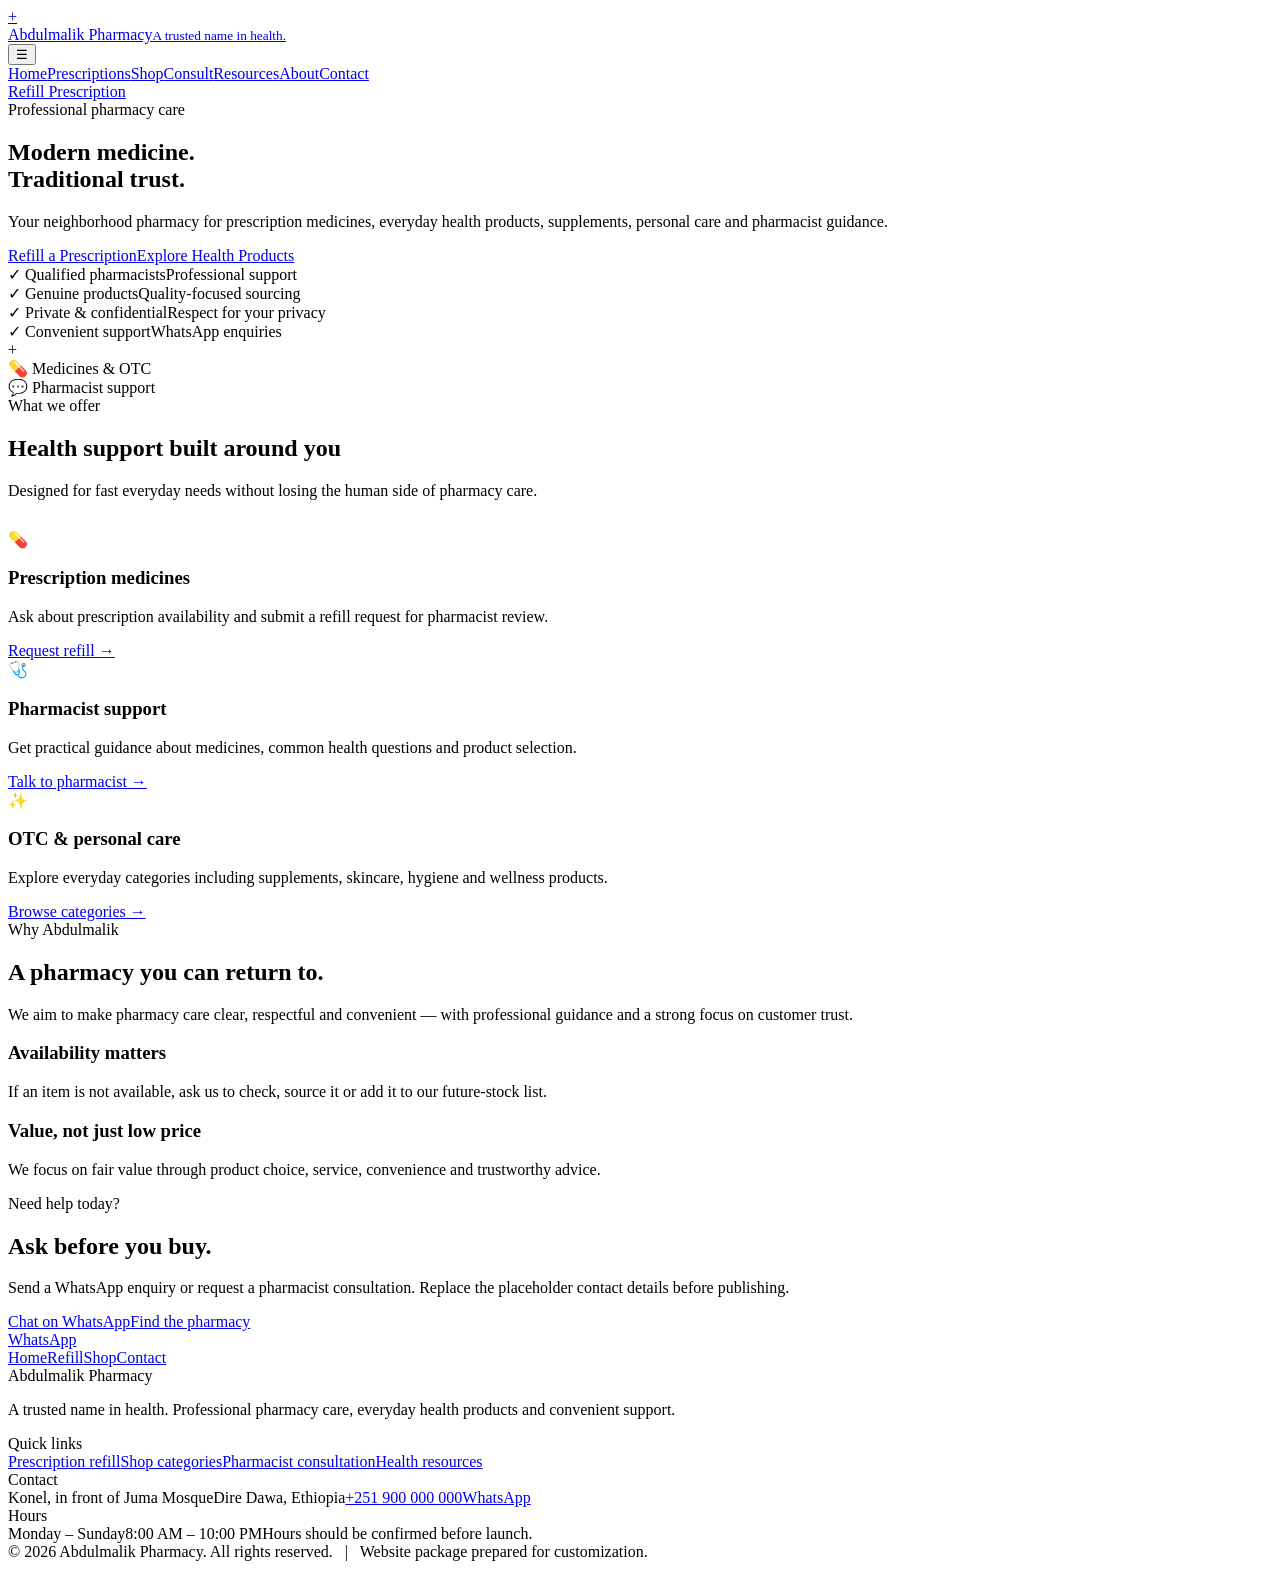
==== index.html @ 7f18e94b "Initial website upload" ====
<!doctype html>
<html lang="en"><head><meta charset="utf-8"><meta name="viewport" content="width=device-width,initial-scale=1">
<title>Home | Abdulmalik Pharmacy</title><meta name="description" content="Abdulmalik Pharmacy — a trusted name in health in Dire Dawa, Ethiopia. Medicines, OTC products, supplements, personal care and pharmacist support.">
<link rel="stylesheet" href="assets/style.css"></head><body>
<header><div class="container nav"><a class="brand" href="index.html"><div class="logo">+</div><div>Abdulmalik Pharmacy<small>A trusted name in health.</small></div></a><button class="menu" aria-label="Open menu">☰</button><nav class="links"><a class="active" href="index.html">Home</a><a class="" href="prescriptions.html">Prescriptions</a><a class="" href="shop.html">Shop</a><a class="" href="consultation.html">Consult</a><a class="" href="resources.html">Resources</a><a class="" href="about.html">About</a><a class="" href="contact.html">Contact</a></nav><a class="btn btn-primary" href="prescriptions.html">Refill Prescription</a></div></header>

<main>
<section class="hero"><div class="container hero-grid"><div>
<span class="eyebrow">Professional pharmacy care</span><h1>Modern medicine.<br>Traditional trust.</h1>
<p class="lead">Your neighborhood pharmacy for prescription medicines, everyday health products, supplements, personal care and pharmacist guidance.</p>
<div class="actions"><a class="btn btn-primary" href="prescriptions.html">Refill a Prescription</a><a class="btn btn-secondary" href="shop.html">Explore Health Products</a></div>
<div class="badges"><div class="badge">✓ Qualified pharmacists<span>Professional support</span></div><div class="badge">✓ Genuine products<span>Quality-focused sourcing</span></div><div class="badge">✓ Private & confidential<span>Respect for your privacy</span></div><div class="badge">✓ Convenient support<span>WhatsApp enquiries</span></div></div>
</div><div class="hero-card"><div class="hero-visual"><div class="cross">+</div><div class="float f1">💊 Medicines & OTC</div><div class="float f2">💬 Pharmacist support</div></div></div></div></section>

<section class="section"><div class="container"><div class="center"><span class="kicker">What we offer</span><h2>Health support built around you</h2><p class="muted">Designed for fast everyday needs without losing the human side of pharmacy care.</p></div>
<div class="grid-3" style="margin-top:30px">
<div class="card"><div class="icon">💊</div><h3>Prescription medicines</h3><p class="muted">Ask about prescription availability and submit a refill request for pharmacist review.</p><a class="btn btn-secondary" href="prescriptions.html">Request refill →</a></div>
<div class="card"><div class="icon">🩺</div><h3>Pharmacist support</h3><p class="muted">Get practical guidance about medicines, common health questions and product selection.</p><a class="btn btn-secondary" href="consultation.html">Talk to pharmacist →</a></div>
<div class="card"><div class="icon">✨</div><h3>OTC & personal care</h3><p class="muted">Explore everyday categories including supplements, skincare, hygiene and wellness products.</p><a class="btn btn-secondary" href="shop.html">Browse categories →</a></div>
</div></div></section>

<section class="section alt"><div class="container"><div class="grid-3">
<div><span class="kicker">Why Abdulmalik</span><h2>A pharmacy you can return to.</h2><p class="muted">We aim to make pharmacy care clear, respectful and convenient — with professional guidance and a strong focus on customer trust.</p></div>
<div class="card"><h3>Availability matters</h3><p class="muted">If an item is not available, ask us to check, source it or add it to our future-stock list.</p></div>
<div class="card"><h3>Value, not just low price</h3><p class="muted">We focus on fair value through product choice, service, convenience and trustworthy advice.</p></div>
</div></div></section>

<section class="section"><div class="container"><div class="cta"><span class="kicker">Need help today?</span><h2>Ask before you buy.</h2><p class="muted">Send a WhatsApp enquiry or request a pharmacist consultation. Replace the placeholder contact details before publishing.</p><div class="actions"><a class="btn btn-teal" href="https://wa.me/251900000000">Chat on WhatsApp</a><a class="btn btn-secondary" href="contact.html">Find the pharmacy</a></div></div></div></section>
</main>
<a class="whatsapp" href="https://wa.me/251900000000" target="_blank" rel="noopener">WhatsApp</a>
<div class="mobilebar"><a href="index.html">Home</a><a href="prescriptions.html">Refill</a><a href="shop.html">Shop</a><a href="contact.html">Contact</a></div>
<footer><div class="container"><div class="footer-grid">
<div><div class="footer-title">Abdulmalik Pharmacy</div><p>A trusted name in health. Professional pharmacy care, everyday health products and convenient support.</p></div>
<div><div class="footer-title">Quick links</div><div class="footer-links"><a href="prescriptions.html">Prescription refill</a><a href="shop.html">Shop categories</a><a href="consultation.html">Pharmacist consultation</a><a href="resources.html">Health resources</a></div></div>
<div><div class="footer-title">Contact</div><div class="footer-links"><span>Konel, in front of Juma Mosque</span><span>Dire Dawa, Ethiopia</span><a href="tel:+251900000000">+251 900 000 000</a><a href="https://wa.me/251900000000">WhatsApp</a></div></div>
<div><div class="footer-title">Hours</div><div class="footer-links"><span>Monday – Sunday</span><span>8:00 AM – 10:00 PM</span><span>Hours should be confirmed before launch.</span></div></div>
</div><div class="copyright">© 2026 Abdulmalik Pharmacy. All rights reserved. &nbsp; | &nbsp; Website package prepared for customization.</div></div></footer>
<script src="assets/script.js"></script></body></html>
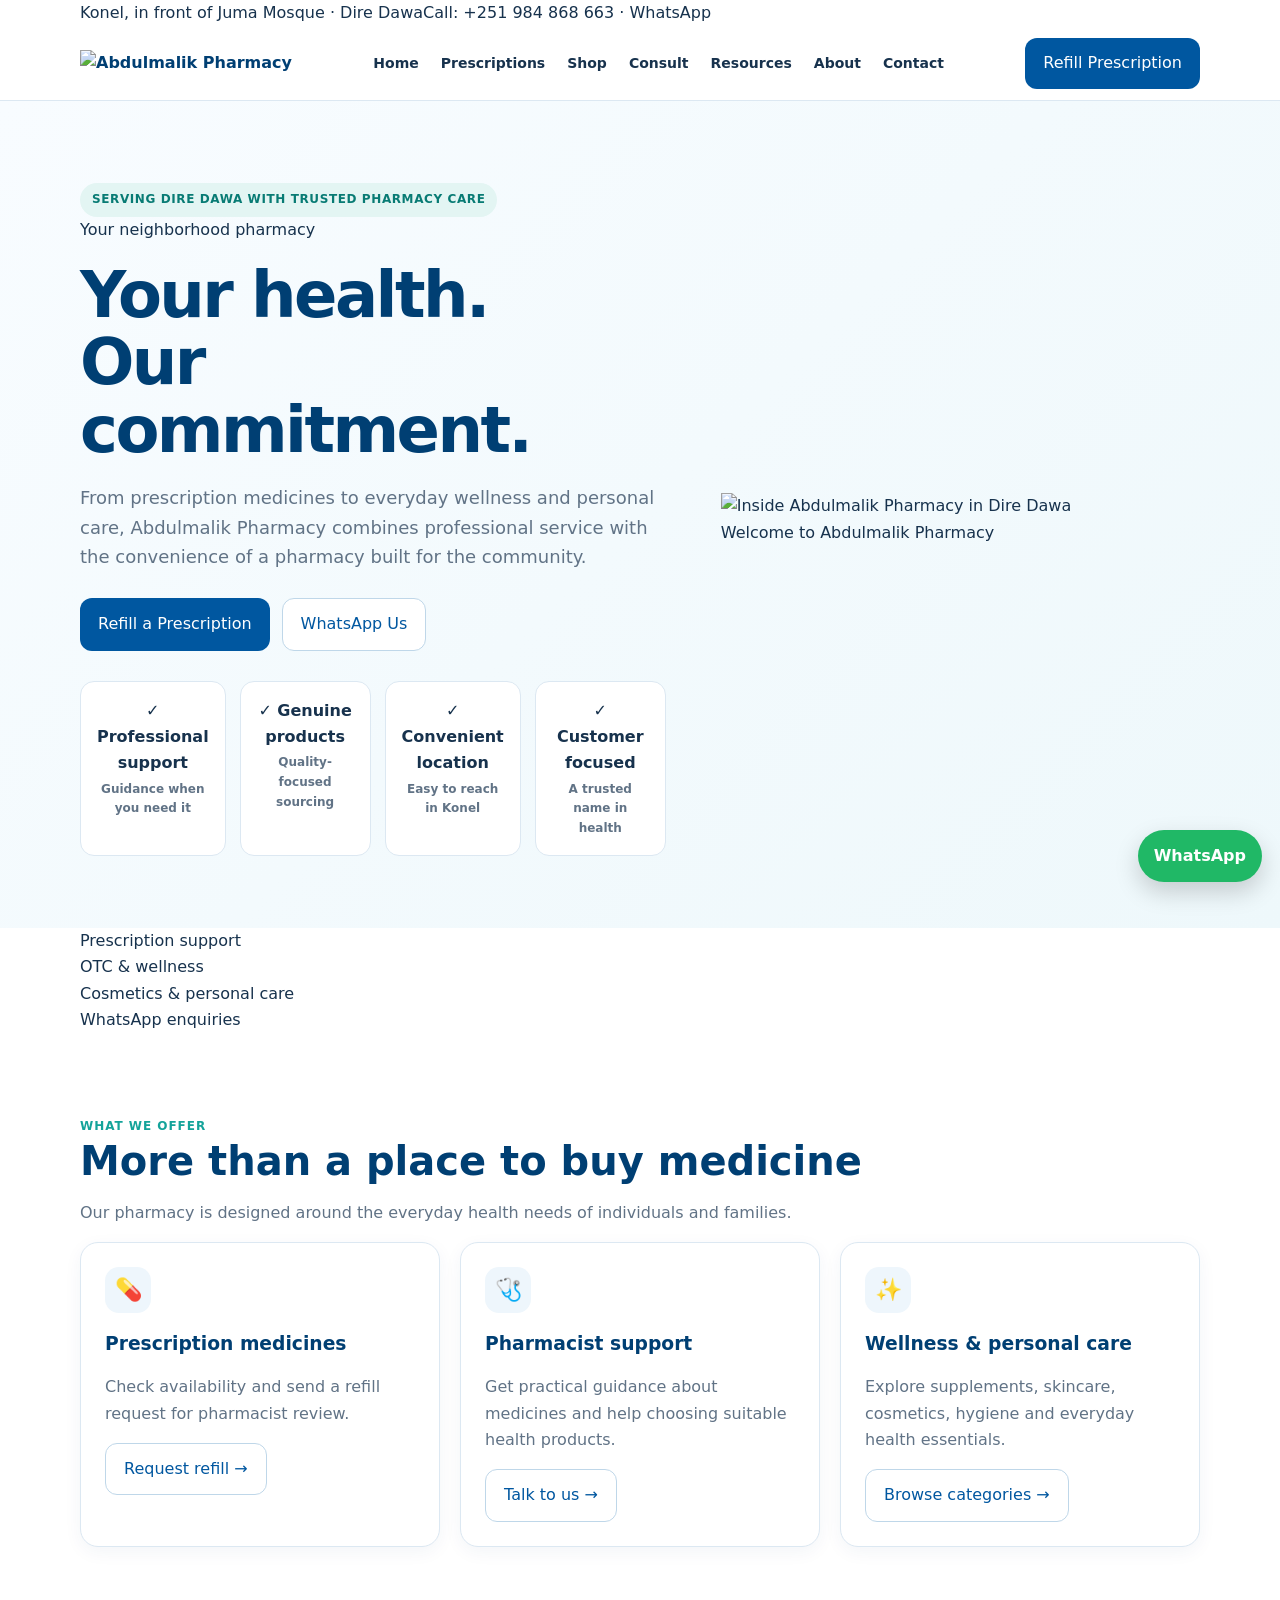
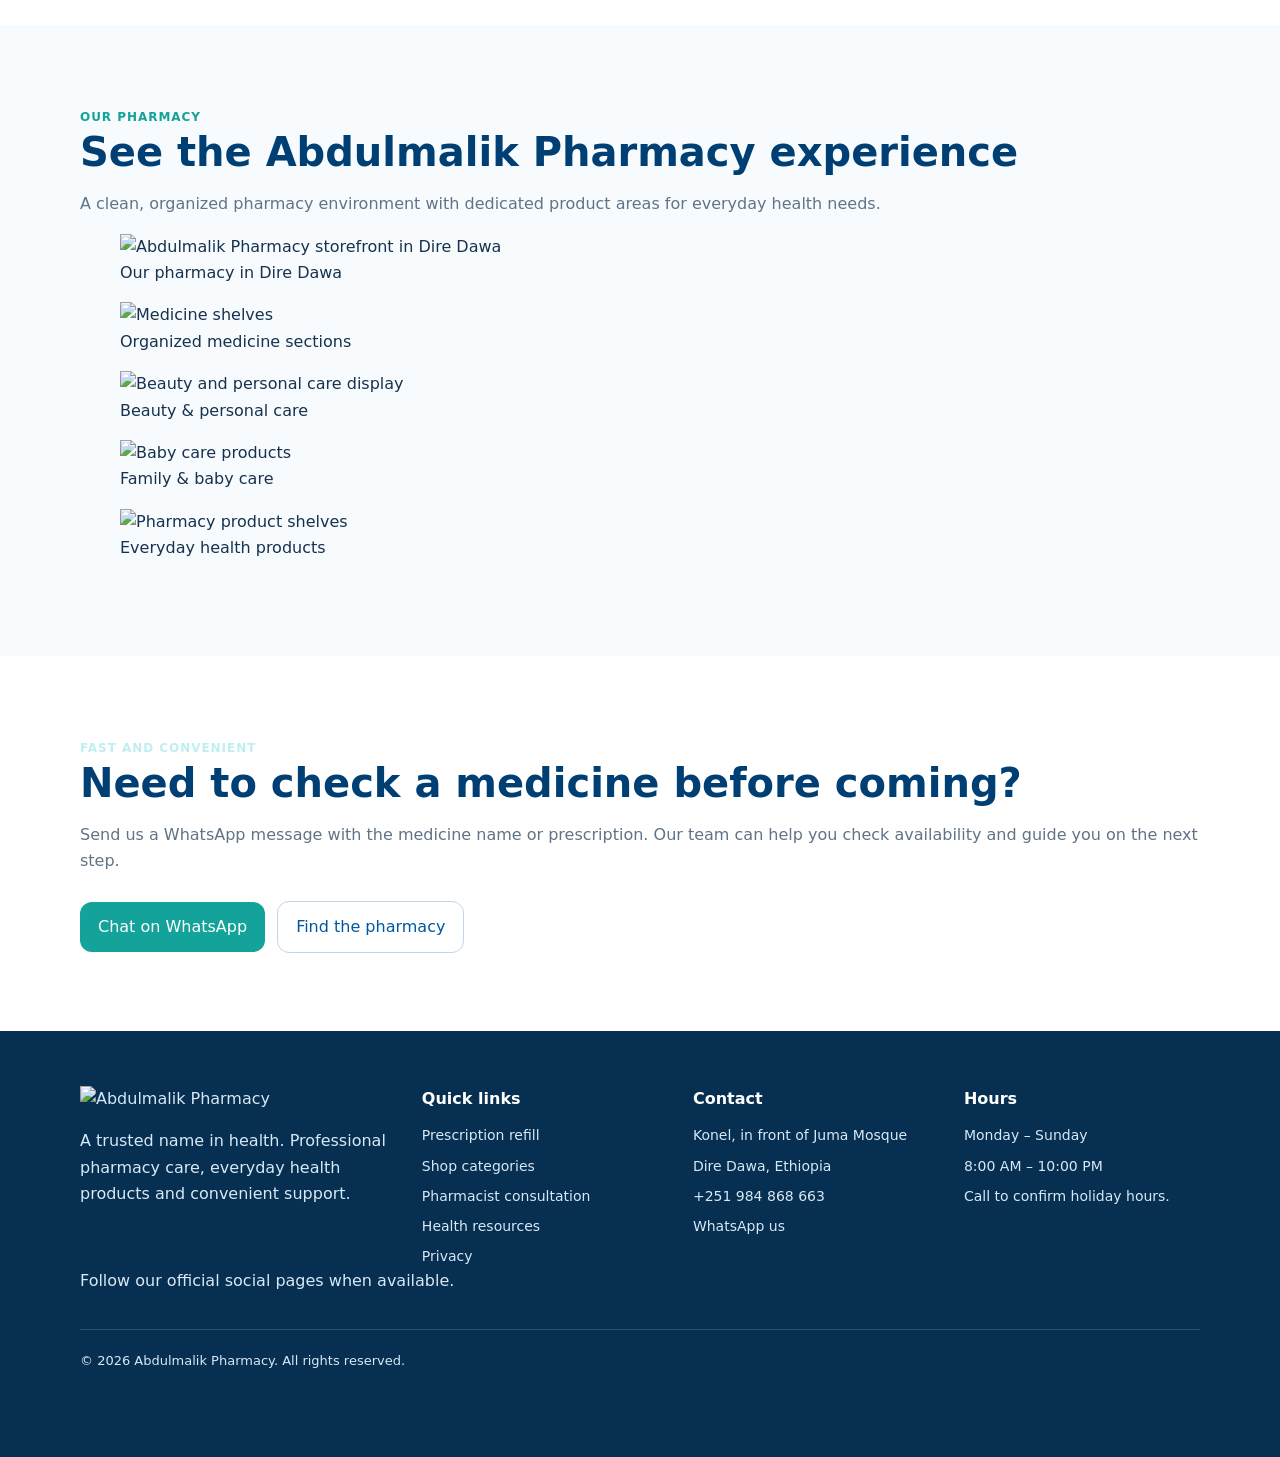
==== commit 5834847e: "Add files via upload" ====
--- a/index.html
+++ b/index.html
@@ -1,38 +1,7 @@
-<!doctype html>
-<html lang="en"><head><meta charset="utf-8"><meta name="viewport" content="width=device-width,initial-scale=1">
-<title>Home | Abdulmalik Pharmacy</title><meta name="description" content="Abdulmalik Pharmacy — a trusted name in health in Dire Dawa, Ethiopia. Medicines, OTC products, supplements, personal care and pharmacist support.">
-<link rel="stylesheet" href="assets/style.css"></head><body>
-<header><div class="container nav"><a class="brand" href="index.html"><div class="logo">+</div><div>Abdulmalik Pharmacy<small>A trusted name in health.</small></div></a><button class="menu" aria-label="Open menu">☰</button><nav class="links"><a class="active" href="index.html">Home</a><a class="" href="prescriptions.html">Prescriptions</a><a class="" href="shop.html">Shop</a><a class="" href="consultation.html">Consult</a><a class="" href="resources.html">Resources</a><a class="" href="about.html">About</a><a class="" href="contact.html">Contact</a></nav><a class="btn btn-primary" href="prescriptions.html">Refill Prescription</a></div></header>
-
-<main>
-<section class="hero"><div class="container hero-grid"><div>
-<span class="eyebrow">Professional pharmacy care</span><h1>Modern medicine.<br>Traditional trust.</h1>
-<p class="lead">Your neighborhood pharmacy for prescription medicines, everyday health products, supplements, personal care and pharmacist guidance.</p>
-<div class="actions"><a class="btn btn-primary" href="prescriptions.html">Refill a Prescription</a><a class="btn btn-secondary" href="shop.html">Explore Health Products</a></div>
-<div class="badges"><div class="badge">✓ Qualified pharmacists<span>Professional support</span></div><div class="badge">✓ Genuine products<span>Quality-focused sourcing</span></div><div class="badge">✓ Private & confidential<span>Respect for your privacy</span></div><div class="badge">✓ Convenient support<span>WhatsApp enquiries</span></div></div>
-</div><div class="hero-card"><div class="hero-visual"><div class="cross">+</div><div class="float f1">💊 Medicines & OTC</div><div class="float f2">💬 Pharmacist support</div></div></div></div></section>
-
-<section class="section"><div class="container"><div class="center"><span class="kicker">What we offer</span><h2>Health support built around you</h2><p class="muted">Designed for fast everyday needs without losing the human side of pharmacy care.</p></div>
-<div class="grid-3" style="margin-top:30px">
-<div class="card"><div class="icon">💊</div><h3>Prescription medicines</h3><p class="muted">Ask about prescription availability and submit a refill request for pharmacist review.</p><a class="btn btn-secondary" href="prescriptions.html">Request refill →</a></div>
-<div class="card"><div class="icon">🩺</div><h3>Pharmacist support</h3><p class="muted">Get practical guidance about medicines, common health questions and product selection.</p><a class="btn btn-secondary" href="consultation.html">Talk to pharmacist →</a></div>
-<div class="card"><div class="icon">✨</div><h3>OTC & personal care</h3><p class="muted">Explore everyday categories including supplements, skincare, hygiene and wellness products.</p><a class="btn btn-secondary" href="shop.html">Browse categories →</a></div>
-</div></div></section>
-
-<section class="section alt"><div class="container"><div class="grid-3">
-<div><span class="kicker">Why Abdulmalik</span><h2>A pharmacy you can return to.</h2><p class="muted">We aim to make pharmacy care clear, respectful and convenient — with professional guidance and a strong focus on customer trust.</p></div>
-<div class="card"><h3>Availability matters</h3><p class="muted">If an item is not available, ask us to check, source it or add it to our future-stock list.</p></div>
-<div class="card"><h3>Value, not just low price</h3><p class="muted">We focus on fair value through product choice, service, convenience and trustworthy advice.</p></div>
-</div></div></section>
-
-<section class="section"><div class="container"><div class="cta"><span class="kicker">Need help today?</span><h2>Ask before you buy.</h2><p class="muted">Send a WhatsApp enquiry or request a pharmacist consultation. Replace the placeholder contact details before publishing.</p><div class="actions"><a class="btn btn-teal" href="https://wa.me/251900000000">Chat on WhatsApp</a><a class="btn btn-secondary" href="contact.html">Find the pharmacy</a></div></div></div></section>
-</main>
-<a class="whatsapp" href="https://wa.me/251900000000" target="_blank" rel="noopener">WhatsApp</a>
-<div class="mobilebar"><a href="index.html">Home</a><a href="prescriptions.html">Refill</a><a href="shop.html">Shop</a><a href="contact.html">Contact</a></div>
-<footer><div class="container"><div class="footer-grid">
-<div><div class="footer-title">Abdulmalik Pharmacy</div><p>A trusted name in health. Professional pharmacy care, everyday health products and convenient support.</p></div>
-<div><div class="footer-title">Quick links</div><div class="footer-links"><a href="prescriptions.html">Prescription refill</a><a href="shop.html">Shop categories</a><a href="consultation.html">Pharmacist consultation</a><a href="resources.html">Health resources</a></div></div>
-<div><div class="footer-title">Contact</div><div class="footer-links"><span>Konel, in front of Juma Mosque</span><span>Dire Dawa, Ethiopia</span><a href="tel:+251900000000">+251 900 000 000</a><a href="https://wa.me/251900000000">WhatsApp</a></div></div>
-<div><div class="footer-title">Hours</div><div class="footer-links"><span>Monday – Sunday</span><span>8:00 AM – 10:00 PM</span><span>Hours should be confirmed before launch.</span></div></div>
-</div><div class="copyright">© 2026 Abdulmalik Pharmacy. All rights reserved. &nbsp; | &nbsp; Website package prepared for customization.</div></div></footer>
-<script src="assets/script.js"></script></body></html>+<!doctype html><html lang="en"><head><meta charset="utf-8"><meta name="viewport" content="width=device-width,initial-scale=1"><title>Abdulmalik Pharmacy | A Trusted Name in Health</title><meta name="description" content="Abdulmalik Pharmacy in Dire Dawa, Ethiopia. Prescription medicines, OTC products, supplements, cosmetics and pharmacist support."><link rel="stylesheet" href="assets/style.css"></head><body><div class="utility-strip"><div class="container"><span>Konel, in front of Juma Mosque · Dire Dawa</span><span><a href="tel:+251984868663">Call: +251 984 868 663</a> · <a href="https://wa.me/251984868663" target="_blank" rel="noopener">WhatsApp</a></span></div></div><header><div class="container nav"><a class="brand" href="index.html"><img class="logo-img" src="assets/logo.png" alt="Abdulmalik Pharmacy"></a><button class="menu" aria-label="Open menu">☰</button><nav class="links"><a href="index.html">Home</a><a href="prescriptions.html">Prescriptions</a><a href="shop.html">Shop</a><a href="consultation.html">Consult</a><a href="resources.html">Resources</a><a href="about.html">About</a><a href="contact.html">Contact</a></nav><a class="btn btn-primary" href="prescriptions.html">Refill Prescription</a></div></header><main>
+<section class="hero"><div class="container hero-grid"><div><span class="eyebrow">Serving Dire Dawa with trusted pharmacy care</span><div class="local-badge">Your neighborhood pharmacy</div><h1>Your health.<br><span class="brandline">Our commitment.</span></h1><p class="lead">From prescription medicines to everyday wellness and personal care, Abdulmalik Pharmacy combines professional service with the convenience of a pharmacy built for the community.</p><div class="actions"><a class="btn btn-primary" href="prescriptions.html">Refill a Prescription</a><a class="btn btn-secondary" href="https://wa.me/251984868663" target="_blank">WhatsApp Us</a></div><div class="badges"><div class="badge">✓ Professional support<span>Guidance when you need it</span></div><div class="badge">✓ Genuine products<span>Quality-focused sourcing</span></div><div class="badge">✓ Convenient location<span>Easy to reach in Konel</span></div><div class="badge">✓ Customer focused<span>A trusted name in health</span></div></div></div><div class="hero-photo-wrap"><img src="assets/images/interior-wide.jpg" alt="Inside Abdulmalik Pharmacy in Dire Dawa"><div class="photo-tag">Welcome to Abdulmalik Pharmacy</div></div></div></section>
+<section class="trust-strip"><div class="container trust-grid"><div class="trust-item"><i class="trust-dot"></i> Prescription support</div><div class="trust-item"><i class="trust-dot"></i> OTC & wellness</div><div class="trust-item"><i class="trust-dot"></i> Cosmetics & personal care</div><div class="trust-item"><i class="trust-dot"></i> WhatsApp enquiries</div></div></section>
+<section class="section"><div class="container"><div class="section-title"><span class="kicker">What we offer</span><h2>More than a place to buy medicine</h2><p class="muted">Our pharmacy is designed around the everyday health needs of individuals and families.</p></div><div class="grid-3"><div class="card service-card"><div class="icon">💊</div><h3>Prescription medicines</h3><p class="muted">Check availability and send a refill request for pharmacist review.</p><a class="btn btn-secondary" href="prescriptions.html">Request refill →</a></div><div class="card service-card"><div class="icon">🩺</div><h3>Pharmacist support</h3><p class="muted">Get practical guidance about medicines and help choosing suitable health products.</p><a class="btn btn-secondary" href="consultation.html">Talk to us →</a></div><div class="card service-card"><div class="icon">✨</div><h3>Wellness & personal care</h3><p class="muted">Explore supplements, skincare, cosmetics, hygiene and everyday health essentials.</p><a class="btn btn-secondary" href="shop.html">Browse categories →</a></div></div></div></section>
+<section class="section alt"><div class="container"><div class="section-title"><span class="kicker">Our pharmacy</span><h2>See the Abdulmalik Pharmacy experience</h2><p class="muted">A clean, organized pharmacy environment with dedicated product areas for everyday health needs.</p></div><div class="gallery"><figure><img src="assets/images/storefront.jpg" alt="Abdulmalik Pharmacy storefront in Dire Dawa"><figcaption>Our pharmacy in Dire Dawa</figcaption></figure><figure><img src="assets/images/shelves-1.jpg" alt="Medicine shelves"><figcaption>Organized medicine sections</figcaption></figure><figure><img src="assets/images/beauty-counter.jpg" alt="Beauty and personal care display"><figcaption>Beauty & personal care</figcaption></figure><figure><img src="assets/images/baby-care.jpg" alt="Baby care products"><figcaption>Family & baby care</figcaption></figure><figure><img src="assets/images/shelves-2.jpg" alt="Pharmacy product shelves"><figcaption>Everyday health products</figcaption></figure></div></div></section>
+<section class="section"><div class="container feature-band"><div class="grid-2"><div><span class="kicker" style="color:#bfeef2">Fast and convenient</span><h2>Need to check a medicine before coming?</h2><p class="muted">Send us a WhatsApp message with the medicine name or prescription. Our team can help you check availability and guide you on the next step.</p></div><div class="actions" style="align-items:center"><a class="btn btn-teal" href="https://wa.me/251984868663" target="_blank">Chat on WhatsApp</a><a class="btn btn-secondary" href="contact.html" style="background:#fff">Find the pharmacy</a></div></div></div></section>
+</main><a class="whatsapp" href="https://wa.me/251984868663" target="_blank" rel="noopener">WhatsApp</a><div class="mobilebar"><a href="index.html">Home</a><a href="prescriptions.html">Refill</a><a href="shop.html">Shop</a><a href="contact.html">Contact</a></div><footer><div class="container"><div class="footer-grid"><div><img class="logo-footer" src="assets/logo.png" alt="Abdulmalik Pharmacy"><p>A trusted name in health. Professional pharmacy care, everyday health products and convenient support.</p></div><div><div class="footer-title">Quick links</div><div class="footer-links"><a href="prescriptions.html">Prescription refill</a><a href="shop.html">Shop categories</a><a href="consultation.html">Pharmacist consultation</a><a href="resources.html">Health resources</a><a href="privacy.html">Privacy</a></div></div><div><div class="footer-title">Contact</div><div class="footer-links"><span>Konel, in front of Juma Mosque</span><span>Dire Dawa, Ethiopia</span><a href="tel:+251984868663">+251 984 868 663</a><a href="https://wa.me/251984868663">WhatsApp us</a></div></div><div><div class="footer-title">Hours</div><div class="footer-links"><span>Monday – Sunday</span><span>8:00 AM – 10:00 PM</span><span>Call to confirm holiday hours.</span></div></div></div><div class="social-links"><span class="small-note">Follow our official social pages when available.</span></div><div class="copyright">© 2026 Abdulmalik Pharmacy. All rights reserved.</div></div></footer><script src="assets/script.js"></script></body></html>
--- a/assets/style.css
+++ b/assets/style.css
@@ -0,0 +1,38 @@
+
+:root{
+  --blue:#0057A0;--navy:#003F73;--teal:#14A39A;--sky:#EEF6FC;--ink:#17324D;
+  --muted:#617386;--white:#fff;--line:#DCE8F2;--shadow:0 12px 32px rgba(0,63,115,.10);
+  --radius:18px;
+}
+*{box-sizing:border-box}html{scroll-behavior:smooth}body{margin:0;font-family:Inter,system-ui,-apple-system,Segoe UI,Roboto,Arial,sans-serif;color:var(--ink);background:#fff;line-height:1.65}
+a{color:inherit;text-decoration:none}.container{width:min(1120px,92%);margin:auto}
+header{position:sticky;top:0;z-index:50;background:rgba(255,255,255,.96);backdrop-filter:blur(10px);border-bottom:1px solid var(--line)}
+.nav{min-height:74px;display:flex;align-items:center;justify-content:space-between;gap:20px}.brand{display:flex;align-items:center;gap:12px;font-weight:800;color:var(--navy)}
+.logo{width:44px;height:44px;border-radius:13px;background:linear-gradient(135deg,var(--blue),var(--teal));display:grid;place-items:center;color:white;font-weight:900;font-size:22px;box-shadow:var(--shadow)}
+.brand small{display:block;color:var(--muted);font-weight:500;font-size:11px}.links{display:flex;gap:22px;align-items:center;font-weight:650;font-size:14px}.links a:hover,.links a.active{color:var(--blue)}
+.btn{display:inline-flex;align-items:center;justify-content:center;gap:8px;border:0;border-radius:12px;padding:12px 18px;font-weight:800;cursor:pointer;font:inherit}.btn-primary{background:var(--blue);color:#fff}.btn-primary:hover{background:var(--navy)}.btn-secondary{background:#fff;color:var(--blue);border:1px solid #BFD7E9}.btn-teal{background:var(--teal);color:#fff}
+.menu{display:none;background:none;border:0;font-size:28px;color:var(--navy)}
+.hero{background:linear-gradient(135deg,#f8fcff 0%,#eef8fb 100%);padding:82px 0 72px}.hero-grid{display:grid;grid-template-columns:1.1fr .9fr;gap:55px;align-items:center}
+.eyebrow{display:inline-flex;background:#e3f5f3;color:#087b74;border-radius:999px;padding:7px 12px;font-weight:800;font-size:12px;text-transform:uppercase;letter-spacing:.05em}
+h1{font-size:clamp(40px,6vw,64px);line-height:1.06;margin:18px 0;color:var(--navy);letter-spacing:-.04em}h2{font-size:clamp(28px,4vw,40px);line-height:1.15;color:var(--navy);margin:0 0 12px}h3{color:var(--navy);line-height:1.25}
+.lead{font-size:18px;color:var(--muted);max-width:650px}.actions{display:flex;gap:12px;flex-wrap:wrap;margin-top:26px}
+.hero-card{background:#fff;border:1px solid var(--line);border-radius:24px;padding:28px;box-shadow:var(--shadow)}.hero-visual{min-height:390px;border-radius:24px;background:linear-gradient(145deg,#dff1fb,#e2f8f5);display:flex;align-items:center;justify-content:center;position:relative;overflow:hidden}
+.cross{font-size:120px;font-weight:900;color:rgba(0,87,160,.12)}.float{position:absolute;background:#fff;padding:14px 16px;border-radius:15px;box-shadow:var(--shadow);font-weight:800}.f1{top:22%;left:8%}.f2{bottom:16%;right:7%}
+.section{padding:78px 0}.section.alt{background:#f7fbfe}.center{text-align:center}.muted{color:var(--muted)}.kicker{color:var(--teal);font-weight:850;text-transform:uppercase;font-size:12px;letter-spacing:.08em}
+.grid-3{display:grid;grid-template-columns:repeat(3,1fr);gap:20px}.grid-4{display:grid;grid-template-columns:repeat(4,1fr);gap:18px}.card{border:1px solid var(--line);border-radius:var(--radius);padding:24px;background:#fff;box-shadow:0 5px 18px rgba(0,63,115,.05)}.icon{width:46px;height:46px;border-radius:14px;background:var(--sky);display:grid;place-items:center;font-size:22px;margin-bottom:15px}
+.badges{display:grid;grid-template-columns:repeat(4,1fr);gap:14px;margin-top:30px}.badge{padding:16px;border:1px solid var(--line);border-radius:14px;text-align:center;background:#fff;font-weight:800}.badge span{display:block;color:var(--muted);font-size:12px;font-weight:550;margin-top:3px}
+.page-hero{padding:65px 0;background:var(--sky)}.page-hero h1{font-size:46px;margin-bottom:10px}
+.form-wrap{max-width:760px;margin:auto}.form{display:grid;gap:15px}.two{display:grid;grid-template-columns:1fr 1fr;gap:15px}label{font-weight:750;font-size:14px}input,select,textarea{width:100%;margin-top:7px;border:1px solid #C9D9E6;border-radius:11px;padding:13px 14px;font:inherit;color:var(--ink);background:#fff}textarea{min-height:130px;resize:vertical}.notice{padding:14px 16px;border-radius:12px;background:#fff8e7;border:1px solid #f2dda4;color:#765b13;font-size:14px}
+.category{padding:22px}.category h3{margin:10px 0 5px}.tag{display:inline-block;padding:6px 10px;border-radius:999px;background:#eef6fc;color:var(--blue);font-size:12px;font-weight:800;margin:4px}
+.product{display:flex;flex-direction:column}.product .top{height:120px;border-radius:15px;background:linear-gradient(135deg,#eef6fc,#e7f8f6);display:grid;place-items:center;font-size:44px}.product .body{padding-top:16px}.product .btn{margin-top:auto;width:100%}
+.article{overflow:hidden}.article-img{height:150px;background:linear-gradient(135deg,#d9effa,#e1f8f5);display:grid;place-items:center;font-size:48px}.article-body{padding:20px}
+.contact-grid{display:grid;grid-template-columns:.9fr 1.1fr;gap:25px}.map{min-height:380px;border:0;width:100%;border-radius:18px;background:#eaf3f9}
+.cta{background:linear-gradient(135deg,var(--navy),var(--blue));color:#fff;border-radius:26px;padding:40px}.cta h2{color:#fff}.cta .muted{color:#d9e9f5}
+footer{background:#062f52;color:#d8e8f4;padding:55px 0 85px}.footer-grid{display:grid;grid-template-columns:1.3fr 1fr 1fr 1fr;gap:35px}.footer-title{color:#fff;font-weight:850;margin-bottom:12px}.footer-links{display:grid;gap:7px;font-size:14px}.copyright{border-top:1px solid rgba(255,255,255,.15);margin-top:35px;padding-top:20px;font-size:13px}
+.whatsapp{position:fixed;right:18px;bottom:18px;z-index:60;background:#20b866;color:#fff;padding:13px 16px;border-radius:999px;font-weight:900;box-shadow:0 10px 25px rgba(0,0,0,.18)}
+.mobilebar{display:none}
+@media(max-width:850px){
+ .links{display:none}.menu{display:block}.nav.open .links{display:flex;position:absolute;top:74px;left:0;right:0;background:#fff;padding:18px 4%;border-bottom:1px solid var(--line);flex-direction:column;align-items:flex-start}
+ .hero-grid,.contact-grid{grid-template-columns:1fr}.hero{padding-top:55px}.hero-visual{min-height:270px}.grid-3{grid-template-columns:1fr}.grid-4{grid-template-columns:1fr 1fr}.badges{grid-template-columns:1fr 1fr}.two{grid-template-columns:1fr}.footer-grid{grid-template-columns:1fr 1fr}.mobilebar{display:flex;position:fixed;bottom:0;left:0;right:0;background:#fff;border-top:1px solid var(--line);z-index:55;padding:8px;gap:8px}.mobilebar a{flex:1;text-align:center;padding:9px;border-radius:10px;background:var(--sky);font-size:12px;font-weight:850}.whatsapp{bottom:72px}
+}
+@media(max-width:520px){.grid-4,.badges,.footer-grid{grid-template-columns:1fr}.section{padding:58px 0}h1{font-size:42px}.page-hero h1{font-size:38px}}
